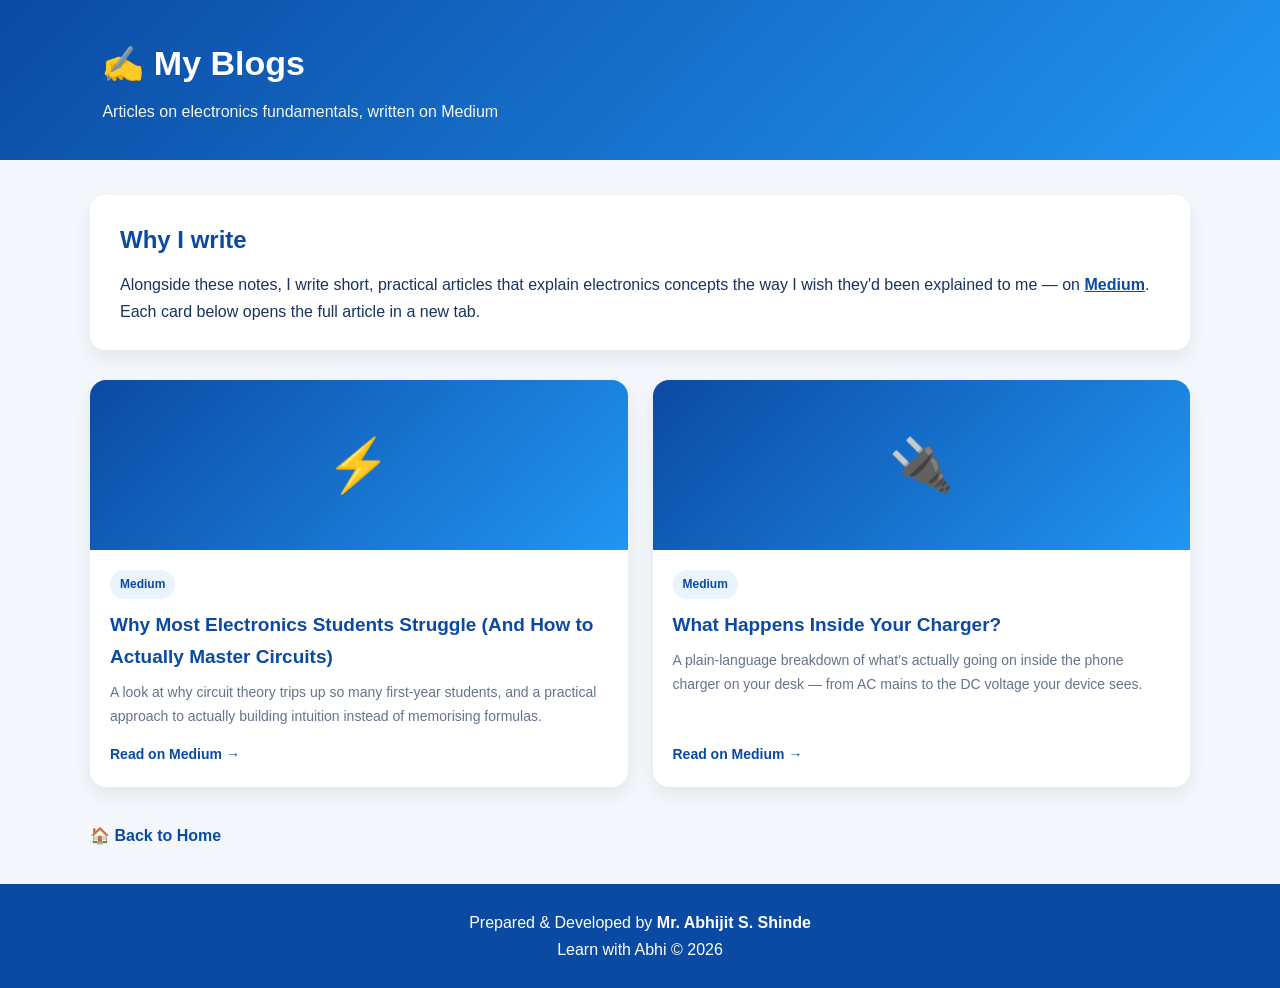
==== blogs/index.html @ 2c1b51f2 "Replace Quiz Zone tab with My Blogs The Quiz Zone page was an unstyled placeholder with no real cont" ====
<!DOCTYPE html>
<html lang="en">
<head>
<meta charset="UTF-8">
<meta name="viewport" content="width=device-width, initial-scale=1.0">
<title>My Blogs | Learn with Abhi</title>

<style>

*{
margin:0;
padding:0;
box-sizing:border-box;
font-family:Arial,Helvetica,sans-serif;
scroll-behavior:smooth;
}

body{
background:#F4F8FC;
color:#17345E;
line-height:1.7;
}

header{
background:linear-gradient(135deg,#0B4AA2,#2196F3);
color:white;
padding:35px 8%;
}

header h1{
font-size:34px;
margin-bottom:5px;
}

header p{
opacity:.95;
}

.wrap{
width:90%;
max-width:1100px;
margin:35px auto;
}

.intro{
background:white;
padding:25px 30px;
border-radius:15px;
box-shadow:0 8px 20px rgba(0,0,0,.08);
margin-bottom:30px;
}

.intro h2{
color:#0B4AA2;
margin-bottom:10px;
}

.intro a{
color:#0B4AA2;
font-weight:bold;
}

.blog-grid{
display:grid;
grid-template-columns:repeat(auto-fit,minmax(300px,1fr));
gap:25px;
}

.blog-card{
background:white;
border-radius:16px;
overflow:hidden;
box-shadow:0 8px 20px rgba(0,0,0,.08);
text-decoration:none;
color:#17345E;
display:flex;
flex-direction:column;
transition:.3s;
}

.blog-card:hover{
transform:translateY(-6px);
box-shadow:0 14px 26px rgba(0,0,0,.14);
}

.blog-cover{
height:170px;
display:flex;
align-items:center;
justify-content:center;
font-size:52px;
background:linear-gradient(135deg,#0B4AA2,#2196F3);
color:white;
}

.blog-body{
padding:20px;
flex:1;
display:flex;
flex-direction:column;
}

.blog-source{
font-size:12px;
font-weight:bold;
color:#0B4AA2;
background:#EAF4FF;
display:inline-block;
padding:4px 10px;
border-radius:20px;
margin-bottom:10px;
width:fit-content;
}

.blog-body h3{
color:#0B4AA2;
font-size:19px;
margin-bottom:8px;
}

.blog-body p{
color:#64748B;
font-size:14px;
flex:1;
}

.blog-link{
margin-top:14px;
font-weight:bold;
color:#0B4AA2;
font-size:14px;
}

footer{
background:#0B4AA2;
color:white;
text-align:center;
padding:25px;
margin-top:10px;
}

</style>

</head>

<body>

<header>
<h1>✍️ My Blogs</h1>
<p>Articles on electronics fundamentals, written on Medium</p>
</header>

<div class="wrap">

<div class="intro">
<h2>Why I write</h2>
<p>
Alongside these notes, I write short, practical articles that explain electronics concepts the way
I wish they'd been explained to me — on
<a href="https://medium.com/@abhijeetshinde70" target="_blank" rel="noopener">Medium</a>.
Each card below opens the full article in a new tab.
</p>
</div>

<div class="blog-grid">

<a class="blog-card" href="https://medium.com/@abhijeetshinde70/why-most-electronics-students-struggle-and-how-to-actually-master-circuits-b8e044fdce5b" target="_blank" rel="noopener">

<div class="blog-cover">⚡</div>

<div class="blog-body">
<span class="blog-source">Medium</span>
<h3>Why Most Electronics Students Struggle (And How to Actually Master Circuits)</h3>
<p>A look at why circuit theory trips up so many first-year students, and a practical approach to actually building intuition instead of memorising formulas.</p>
<div class="blog-link">Read on Medium →</div>
</div>

</a>

<a class="blog-card" href="https://medium.com/@abhijeetshinde70/what-happens-inside-your-charger-86fe1bdbecde" target="_blank" rel="noopener">

<div class="blog-cover">🔌</div>

<div class="blog-body">
<span class="blog-source">Medium</span>
<h3>What Happens Inside Your Charger?</h3>
<p>A plain-language breakdown of what's actually going on inside the phone charger on your desk — from AC mains to the DC voltage your device sees.</p>
<div class="blog-link">Read on Medium →</div>
</div>

</a>

</div>

</div>

<div class="wrap" style="margin-top:0;">
<p><a href="../index.html" style="color:#0B4AA2;font-weight:bold;text-decoration:none;">🏠 Back to Home</a></p>
</div>

<footer>
Prepared &amp; Developed by <b>Mr. Abhijit S. Shinde</b><br>
Learn with Abhi © 2026
</footer>

</body>
</html>
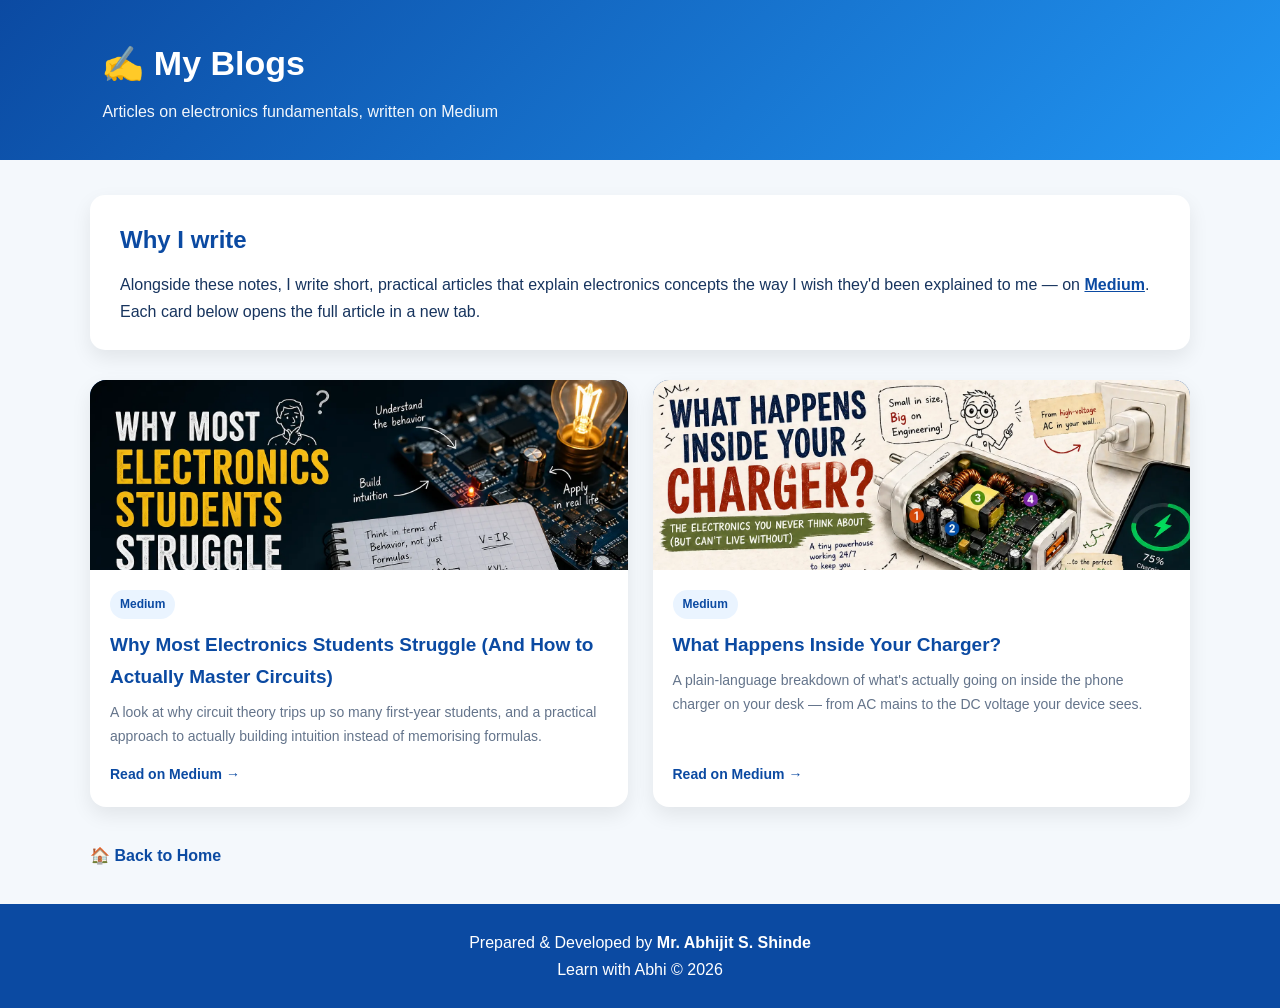
==== commit 5fdab0bb: "Use real Medium cover images on the Blogs page Replaces the emoji/gradient placeholders with the act" ====
--- a/blogs/index.html
+++ b/blogs/index.html
@@ -85,13 +85,12 @@
 }
 
 .blog-cover{
-height:170px;
-display:flex;
-align-items:center;
-justify-content:center;
-font-size:52px;
-background:linear-gradient(135deg,#0B4AA2,#2196F3);
-color:white;
+height:190px;
+display:block;
+width:100%;
+object-fit:cover;
+object-position:top center;
+background:#0B4AA2;
 }
 
 .blog-body{
@@ -167,7 +166,7 @@
 
 <a class="blog-card" href="https://medium.com/@abhijeetshinde70/why-most-electronics-students-struggle-and-how-to-actually-master-circuits-b8e044fdce5b" target="_blank" rel="noopener">
 
-<div class="blog-cover">⚡</div>
+<img class="blog-cover" src="../assets/images/blogs/struggle-cover.webp" alt="Why Most Electronics Students Struggle (And How to Actually Master Circuits)">
 
 <div class="blog-body">
 <span class="blog-source">Medium</span>
@@ -180,7 +179,7 @@
 
 <a class="blog-card" href="https://medium.com/@abhijeetshinde70/what-happens-inside-your-charger-86fe1bdbecde" target="_blank" rel="noopener">
 
-<div class="blog-cover">🔌</div>
+<img class="blog-cover" src="../assets/images/blogs/charger-cover.webp" alt="What Happens Inside Your Charger?">
 
 <div class="blog-body">
 <span class="blog-source">Medium</span>
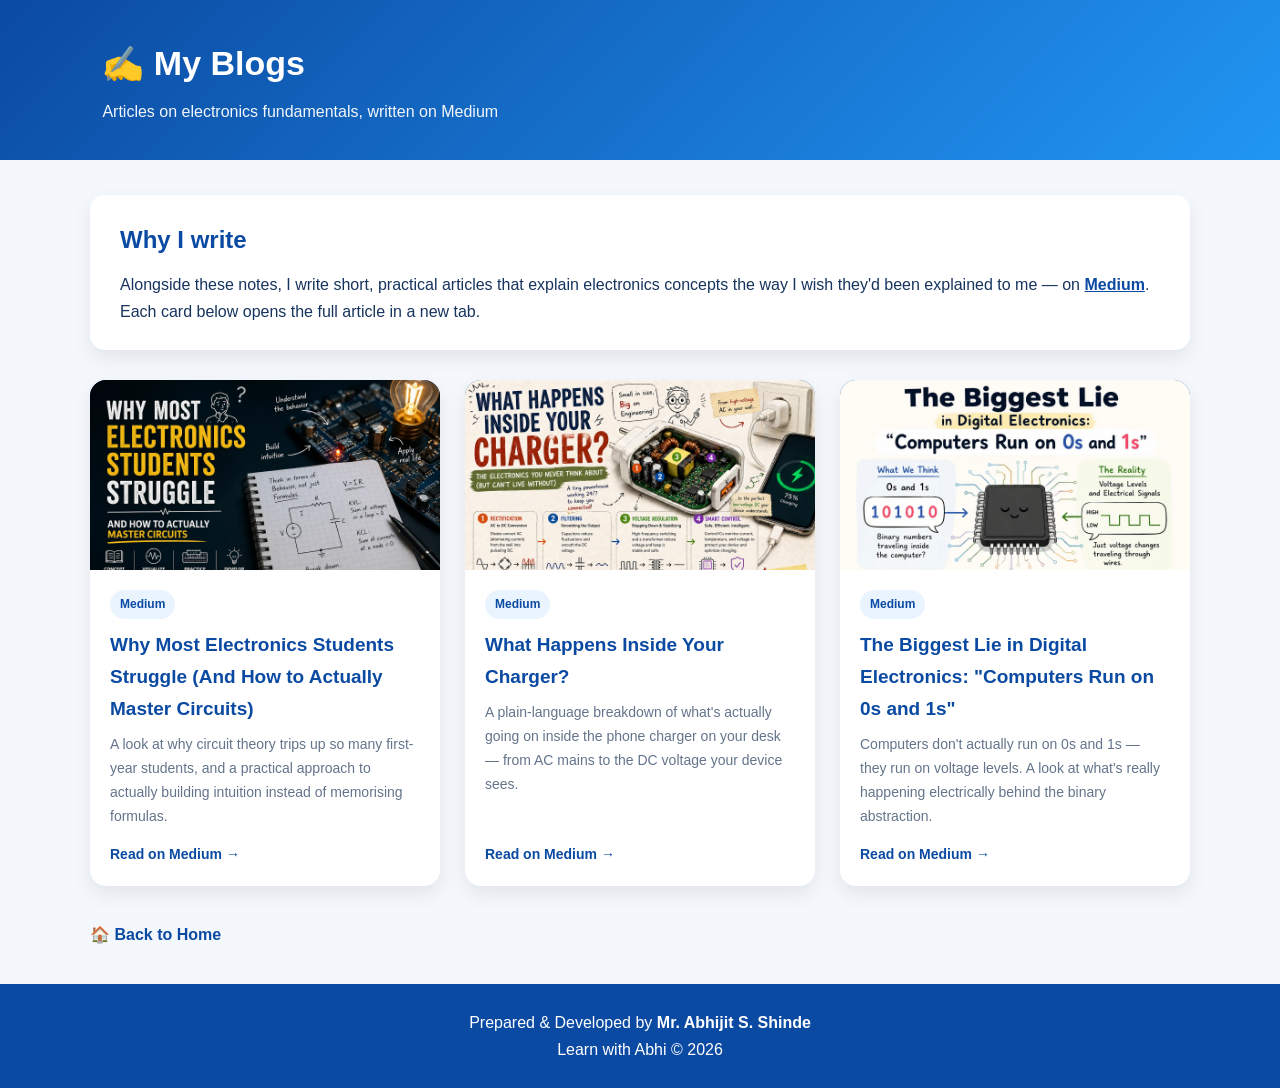
==== commit e1ec2f25: "Add third blog card: The Biggest Lie in Digital Electronics Wires up the cover image added earlier t" ====
--- a/blogs/index.html
+++ b/blogs/index.html
@@ -190,6 +190,19 @@
 
 </a>
 
+<a class="blog-card" href="https://medium.com/@abhijeetshinde70/the-biggest-lie-in-digital-electronics-computers-run-on-0s-and-1s-274da203ddbf" target="_blank" rel="noopener">
+
+<img class="blog-cover" src="../assets/images/blogs/biggest-lie-cover.webp" alt="The Biggest Lie in Digital Electronics: Computers Run on 0s and 1s">
+
+<div class="blog-body">
+<span class="blog-source">Medium</span>
+<h3>The Biggest Lie in Digital Electronics: "Computers Run on 0s and 1s"</h3>
+<p>Computers don't actually run on 0s and 1s — they run on voltage levels. A look at what's really happening electrically behind the binary abstraction.</p>
+<div class="blog-link">Read on Medium →</div>
+</div>
+
+</a>
+
 </div>
 
 </div>
